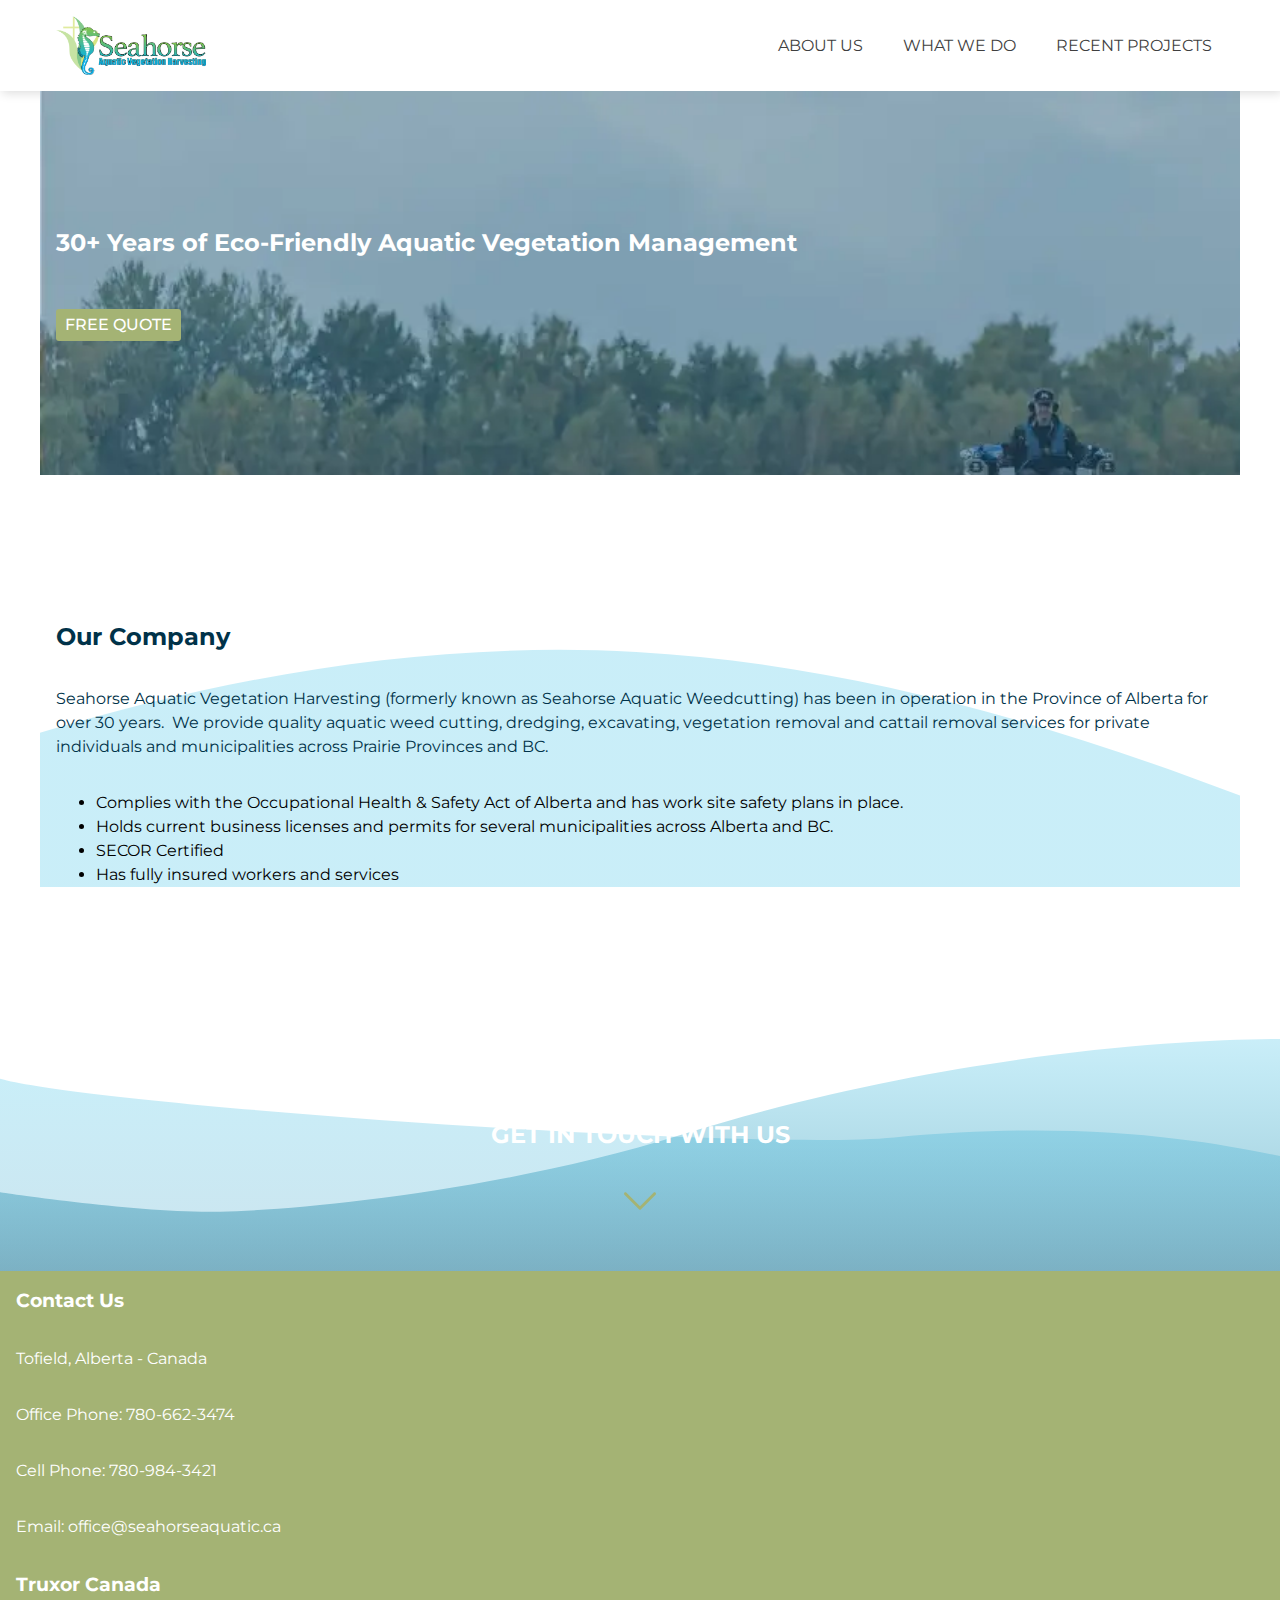
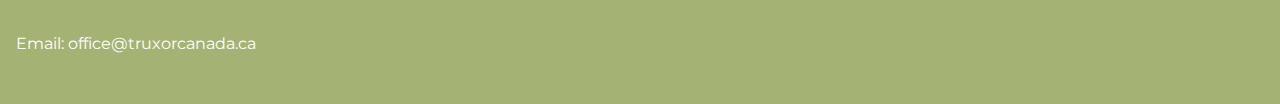
==== index.html @ 56951e16 "What We Do and Recent worked on" ====
<!DOCTYPE html>
<html lang="en">
    <head>
        <meta charset="UTF-8">
        <meta http-equiv="X-UA-Compatible" content="IE=edge">
        <meta name="viewport" content="width=device-width, initial-scale=1.0">
        <title>Seahorse Aquatic Vegetation Harvesting</title>
        <link rel="stylesheet" href="css/reset.css">
        <link rel="stylesheet" href="css/styles.css">
        <script src="js/main.js" defer></script>
        <link rel="preconnect" href="https://fonts.googleapis.com">
        <link rel="preconnect" href="https://fonts.gstatic.com" crossorigin>
        <link href="https://fonts.googleapis.com/css2?family=Montserrat:ital,wght@0,100..900;1,100..900&display=swap" rel="stylesheet">
    </head>
<body>
    <header>
        <div class="inner-container header-flex">
            <div class="flex-container">
                <h1><a href="index.html"><img src="img/seahorse-logo.webp" alt="Seahorse logo"></a></h1>
                <button class="toggle-button">
                    <svg viewBox="0 0 100 80" width="40" height="40">
                        <rect width="100" height="10" rx="4"></rect>
                        <rect y="30" width="100" height="10" rx="4"></rect>
                        <rect y="60" width="100" height="10" rx="4"></rect>
                      </svg>
                </button>
            </div>
            <nav class="menu">
                <a href="about.html">About Us</a>
                <a href="whatwedo.html">What We Do</a>
                <a href="recent.html">Recent Projects</a>
            </nav>
        </div>
    </header>
    <main>
        <section class="home-header">
            <h2>30+ Years of Eco-Friendly Aquatic Vegetation Management</h2>
            <a href="#" class="green-btn">Free Quote</a>
        </section>
        <section class="our-company inner-container">
            <h2>Our Company</h2>
            <p>Seahorse Aquatic Vegetation Harvesting (formerly known as Seahorse Aquatic Weedcutting) has been in operation in the Province of Alberta for over 30 years.  We provide quality aquatic weed cutting, dredging, excavating, vegetation removal and cattail removal services for private individuals and municipalities across Prairie Provinces and BC.</p>
            <ul>
                <li>Complies with the Occupational Health & Safety Act of Alberta and has work site safety plans in place.</li>
                <li>Holds current business licenses and permits for several municipalities across Alberta and BC.</li>
                <li>SECOR Certified</li>
                <li>Has fully insured workers and services</li>
            </ul>
        </section>
    </main>
    <footer>
        <div class="get-in-touch">
            <h2>Get In Touch With Us</h2>
            <svg viewBox="0 0 330 330"><path d="M325.607 79.393c-5.857-5.857-15.355-5.858-21.213.001l-139.39 139.393L25.607 79.393c-5.857-5.857-15.355-5.858-21.213.001-5.858 5.858-5.858 15.355 0 21.213l150.004 150a14.999 14.999 0 0021.212-.001l149.996-150c5.859-5.857 5.859-15.355.001-21.213z"/></svg>
        </div>
        <div class="contact">
            <div>
                <h3>Contact Us</h3>
                <p>Tofield, Alberta - Canada</p>
                <p>Office Phone: 780-662-3474</p>
                <p>Cell Phone: 780-984-3421</p>
                <p>Email: office@seahorseaquatic.ca</p>
            </div>
            <div>
                <h3>Truxor Canada</h3>
                <p>Email: office@truxorcanada.ca</p>
            </div>
        </div>
    </footer>
</body>
</html>
---- css/styles.css ----
body {
    font-family: "Montserrat", serif;
    line-height: 1.5;
}

p,
h2,
h3 {
    /* font-weight: 300; */
    color: #003249;
    margin-bottom: 2rem;
}

.inner-container,
main {
    max-width: 75rem;
    margin: 0 auto;
}

.inner-container {
    padding: 0 1rem;
}

.flex-container {
    display: flex;
    justify-content: space-between;
    align-items: center;
}

header {
    background-color: #fff;
    padding: 1rem 0;
    box-shadow: 2px 2px 10px hsl(0deg 0% 0% / 0.14);
}

h1 img{
    width: 150px;
}

.menu li {
    line-height: 40px;
    text-align: center;
}

.menu li:last-of-type {
    padding-bottom: 1rem;
}

.menu a {
    color: #3f3f3f;
    text-decoration: none;
    display: block;
    padding: 1.2rem;
    text-transform: uppercase;
}

.menu a:hover,
.menu a:active {
    background-color: gainsboro;
}

button {
    background-color: #fff;
    border: none;
}

button:hover {
    cursor: pointer;
}

svg {
    fill: #3f3f3f;
}

svg:hover{
    fill:#A4B374;
    transition: all 0.3s ease-in-out;
}

/* Step 2: Hide the menu. Once it's hidden, this will be the default stage on load. 
FYI = the display property cannot be transitioned:
header nav {
    display: none;
    transition: display 1s ease-in-out;
}, so we can hide the nav by making it's max-height (NOT height) 0*/
header nav {
    /* styling this so it overlaps the main content
    this element will be absolute to the viewport 
    make sure to add in left and top values [left: 0, top: height of the header]*/
    position: absolute;
    left: 0;
    top: 90px;
    background-color: #fff;
    width: 100vw;
    max-height: 0;
    overflow: hidden;
    transition: max-height 1s ease-in-out;
}

/* Step 3: Create a special class to show the menu. This class name will only exist in the CSS for now.
Then then JS will add thiss class to the hidden element for us (in this case, the nav) */
.show-nav {
    max-height: 220px;
}

/* Step 4: add a media query and show the nav by default, hide the button, and style it as a horizontal nav */
@media screen and (min-width: 700px) {
    .flex-container,
    .header-flex {
        display: flex;
        justify-content: space-between;
        align-items: center;
    }

    .toggle-button {
        display: none;
    }

    header nav {
        max-height: 200px;
        width: unset; /*a way to reverse anything we did before and to restore things to their default value*/
        overflow: visible;
        position: static;
    }

    .menu {
        display: flex;
        flex-direction: row;
        gap: 1rem;
    }

    .menu a {
        padding: 0 0.75rem;
    }

    .menu a:hover,
    .menu a:active {
        background-color: #fff;
        color:#A4B374;
        transition: all 0.3s ease-in-out;
    }

    .menu li:last-of-type {
        padding-bottom: 0;
    }
}

/*home page*/
.home-header {
    background-image: url("/img/home-header-mobile.webp");
    background-size: cover;
    background-repeat: no-repeat;
    width: 100%;
    height: 80vw;
    display: flex;
    flex-direction: column;
    justify-content: center;
    padding: 1rem;
    gap: 1rem;
    font-weight: 500;
    margin-bottom: 2rem;
}

.home-header h2{
    color: #fff;
}

.our-company{
    margin: 9rem 0;
    background-image: url("/img/home-background.svg");
    background-size: cover;
    background-repeat: no-repeat;
}

section h2 {
    margin-bottom: 2rem;
}

@media screen and (min-width: 600px){
    .home-header{
        background-image: url("/img/home-header-tablet.webp");
        height: 67vw;
    }

}

@media screen and (min-width: 1000px){
    .home-header{
        background-image: url("/img/home-header-tablet.webp");
        height: 30vw;
    }
}

.green-btn {
    background-color: #A4B374;
    color:#fff;
    display: inline-block;
    text-decoration: none;
    text-transform: uppercase;
    text-align: center;
    width: 125px;
    padding: 4px;
    border-radius: 3px;
}

/*about */
.about-intro,
.what-intro,
.latest-intro {
    margin-top: 3rem;
    text-align: center;
    max-width: 400px;
}

.about-intro h2,
.what-intro h2,
.latest-intro h2 {
    text-transform: uppercase;
    
}

.gallery img{
    margin: 0 auto;
    margin-bottom: 1rem;
}

@media screen and (min-width: 600px){
    .gallery img {
        margin-bottom: unset;
    }

    .gallery {
        display: grid;
        grid-template-columns: repeat(2, 1fr);
        grid-template-rows: repeat(3, 1fr);
        grid-column-gap: 1rem;
        grid-row-gap: 1rem;
    }
}

@media screen and (min-width: 950px){
    .gallery {
        grid-template-columns: repeat(3, 1fr);
        grid-template-rows: repeat(2, 1fr); 
        grid-column-gap: 1rem;
        grid-row-gap: 1rem;
    }
}

.about-content{
    max-width: 648px;
    margin: 0 auto;
}
.about-content img {
    margin-bottom: 2rem;
}

.teal {
    color: #00AEDF;
}

.latest-projects {
    max-width: 1200px;
    margin: 0 auto;
}

@media screen and (min-width: 1000px){
    .about-content,
    .what-info {
        max-width: 1200px;
        margin: 0 2rem;
        display: flex;
        justify-content: center;
        align-items: center;
        
    }

    .what-info{
        gap: 2rem;
    }

    .about-content img,
    .beforeAfter{
        border-radius: 4px;
    }

    .about-content div,
    .what-info-text{
        background-color: #fff;
        width: 50%;
    }
    
}

@media screen and (min-width: 1200px){
    .about-content,
    .what-info {
        max-width: 1200px;
        margin: 0 2rem;
        margin-top: 4rem;
        display: flex;
        justify-content: center;
        align-items: center;
    }

    .what-info{
        flex-direction: row-reverse;
    }

    .about-content img{
        width: 645px;
    }

    .about-content div{
        background-color: #fff;
        width: 50%;
        padding: 2rem 2rem 0 2rem;
        position: relative;
        top: -20px;
        left: -100px;
        border-radius: 4px;
        box-shadow: 2px 2px 10px hsl(0deg 0% 0% / 0.14);
        
    }

    /* .what-info-text{
        width: 40%;
        z-index: 2;
    } */
    
}

@media screen and (min-width: 1000px){
    .our-equipment {
        max-width: 1200px;
        margin: 0 2rem;
        margin-top: 8rem;
        margin-bottom: 8rem;
        display: flex;
        flex-direction: row-reverse;
        justify-content: center;
        align-items: center;
        gap: 2rem;
    }
    
    .our-equipment img{
        width: 55%;
        border-radius: 4px;
    }
    
    .our-equipment div{
        width: 45%;
    }

    .our-equipment div li{
        margin-bottom: 1rem;
    }
}


/* footer */
.get-in-touch {
    background-image: url(/img/bottomwave.svg);
    height: 200px;
    background-size: cover;
    background-repeat: no-repeat;
    text-align: center;
    display: flex;
    flex-direction: column;
    justify-content: center;
    align-items: center;
    text-transform: uppercase;
    font-weight: 400;
    
}

@media screen and (min-width: 600px){
    .get-in-touch{
        background-image: url(/img/bottomwave-tablet2.svg);
        height: 240px;
    }

    .get-in-touch h2{
        padding-top: 2rem;
    }
    
}

.get-in-touch svg {
    width: 32px;
    fill: #A4B374;
}

.contact {
    background-color: #A4B374;
    padding: 1rem;
}

.contact div {
    margin-bottom: 2rem;
}

footer h2,
footer h3,
footer p {
    color: #fff;
}


/*slider*/
.beforeAfter {
    margin-bottom: 2rem;
}

.beforeAfter img{
    max-width: unset;
}
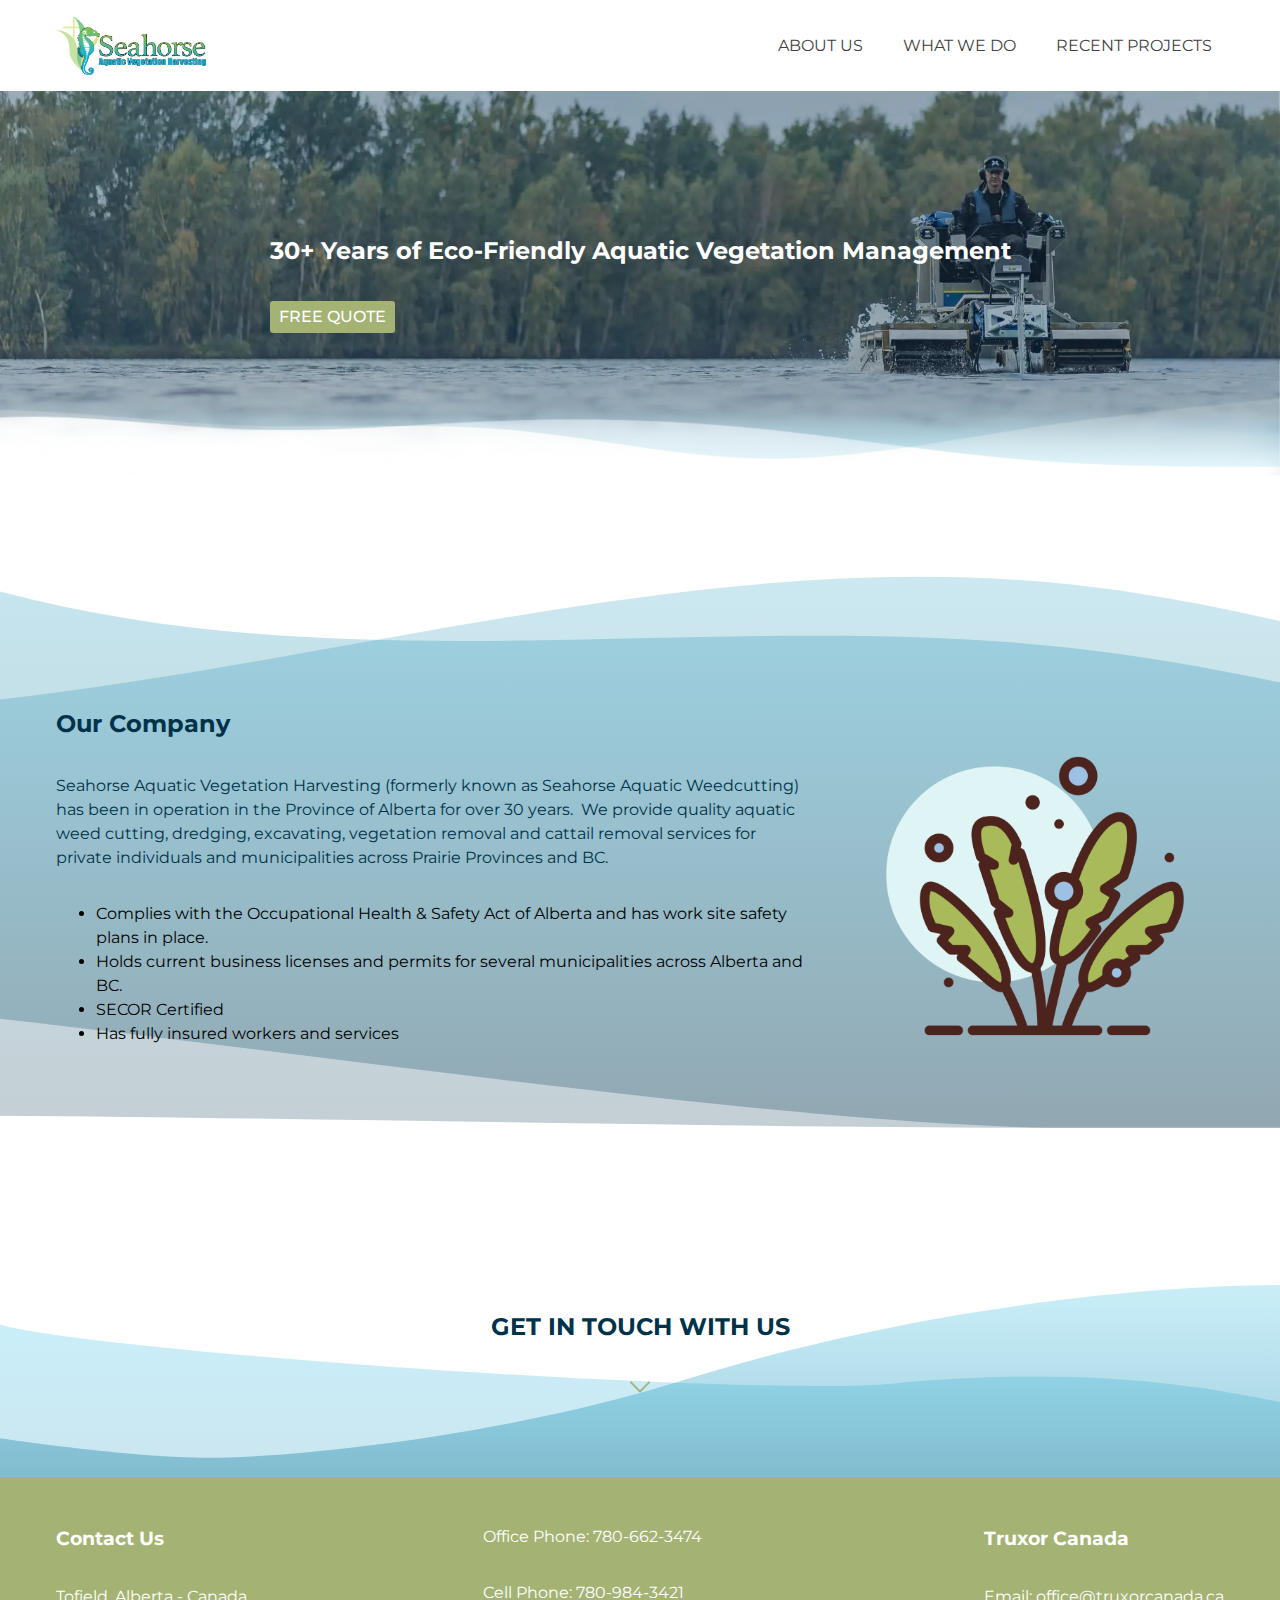
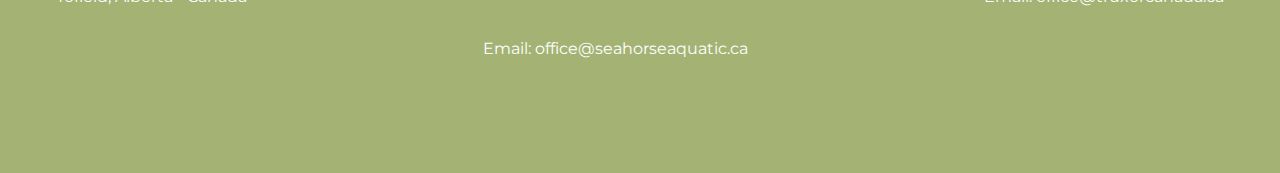
==== commit 5a4af984: "Front page fixed" ====
--- a/index.html
+++ b/index.html
@@ -34,18 +34,23 @@
     </header>
     <main>
         <section class="home-header">
-            <h2>30+ Years of Eco-Friendly Aquatic Vegetation Management</h2>
-            <a href="#" class="green-btn">Free Quote</a>
+            <div class="inner-container">
+                <h2>30+ Years of Eco-Friendly Aquatic Vegetation Management</h2>
+                <a href="#" class="green-btn">Free Quote</a>
+            </div>
         </section>
-        <section class="our-company inner-container">
-            <h2>Our Company</h2>
-            <p>Seahorse Aquatic Vegetation Harvesting (formerly known as Seahorse Aquatic Weedcutting) has been in operation in the Province of Alberta for over 30 years.  We provide quality aquatic weed cutting, dredging, excavating, vegetation removal and cattail removal services for private individuals and municipalities across Prairie Provinces and BC.</p>
-            <ul>
-                <li>Complies with the Occupational Health & Safety Act of Alberta and has work site safety plans in place.</li>
-                <li>Holds current business licenses and permits for several municipalities across Alberta and BC.</li>
-                <li>SECOR Certified</li>
-                <li>Has fully insured workers and services</li>
-            </ul>
+        <section class="our-company">
+            <div class="inner-container">
+                <img src="img/plant.png" alt="Icon of seaweed">
+                <h2>Our Company</h2>
+                <p>Seahorse Aquatic Vegetation Harvesting (formerly known as Seahorse Aquatic Weedcutting) has been in operation in the Province of Alberta for over 30 years.  We provide quality aquatic weed cutting, dredging, excavating, vegetation removal and cattail removal services for private individuals and municipalities across Prairie Provinces and BC.</p>
+                <ul>
+                    <li>Complies with the Occupational Health & Safety Act of Alberta and has work site safety plans in place.</li>
+                    <li>Holds current business licenses and permits for several municipalities across Alberta and BC.</li>
+                    <li>SECOR Certified</li>
+                    <li>Has fully insured workers and services</li>
+                </ul>
+            </div>
         </section>
     </main>
     <footer>
@@ -54,16 +59,20 @@
             <svg viewBox="0 0 330 330"><path d="M325.607 79.393c-5.857-5.857-15.355-5.858-21.213.001l-139.39 139.393L25.607 79.393c-5.857-5.857-15.355-5.858-21.213.001-5.858 5.858-5.858 15.355 0 21.213l150.004 150a14.999 14.999 0 0021.212-.001l149.996-150c5.859-5.857 5.859-15.355.001-21.213z"/></svg>
         </div>
         <div class="contact">
-            <div>
-                <h3>Contact Us</h3>
-                <p>Tofield, Alberta - Canada</p>
-                <p>Office Phone: 780-662-3474</p>
-                <p>Cell Phone: 780-984-3421</p>
-                <p>Email: office@seahorseaquatic.ca</p>
-            </div>
-            <div>
-                <h3>Truxor Canada</h3>
-                <p>Email: office@truxorcanada.ca</p>
+            <div class="footer-flex inner-container">
+                <div>
+                    <h3>Contact Us</h3>
+                    <p>Tofield, Alberta - Canada</p>
+                </div>
+                <div>
+                    <p>Office Phone: 780-662-3474</p>
+                    <p>Cell Phone: 780-984-3421</p>
+                    <p>Email: office@seahorseaquatic.ca</p>
+                </div>
+                <div>
+                    <h3>Truxor Canada</h3>
+                    <p>Email: office@truxorcanada.ca</p>
+                </div>
             </div>
         </div>
     </footer>
--- a/css/styles.css
+++ b/css/styles.css
@@ -12,7 +12,7 @@
 }
 
 .inner-container,
-main {
+.about-main{
     max-width: 75rem;
     margin: 0 auto;
 }
@@ -147,7 +147,7 @@
 
 /*home page*/
 .home-header {
-    background-image: url("/img/home-header-mobile.webp");
+    background-image: url("../img/home-banner-sm.webp");
     background-size: cover;
     background-repeat: no-repeat;
     width: 100%;
@@ -167,27 +167,114 @@
 
 .our-company{
     margin: 9rem 0;
-    background-image: url("/img/home-background.svg");
+    background-image: url("../img/home-background-sm.svg");
     background-size: cover;
     background-repeat: no-repeat;
+    width: 100%;
+    position: relative;
+}
+
+.our-company img {
+    width: 100px;
+    position: absolute;
+    top: -30px;
+    right: 25px;
+}
+
+@media screen and (min-width: 375px) {
+    .our-company img {
+        top: -40px;
+    }
 }
 
 section h2 {
     margin-bottom: 2rem;
 }
 
+@media screen and (min-width: 375px){
+    .our-company{
+        background-image: url("../img/home-background-sm2.svg");
+        height: 160vw;
+    }
+
+    .our-company div{
+        position: relative;
+        top: 50%;
+        transform: translateY(-50%);
+    }
+}
+
+@media screen and (min-width: 435px){
+    .our-company{
+        background-image: url("../img/home-background-md.svg");
+        height: 110vw;
+    }
+
+    .our-company img {
+        top: -65px;
+    }
+}
+
+@media screen and (min-width: 500px){
+    .our-company img {
+        width: 125px;
+        top: -75px;
+    }
+}
+
 @media screen and (min-width: 600px){
     .home-header{
-        background-image: url("/img/home-header-tablet.webp");
+        background-image: url("../img/home-banner-lg.webp");
         height: 67vw;
     }
 
-}
+    .our-company img {
+        width: 155px;
+        top: -105px;
+    }
+}
+
+@media screen and (min-width: 700px){
+    .our-company{
+        background-image: url("../img/home-background-lg.svg");
+        height: 70vw;
+    }
+
+    .our-company img {
+        top: -75px;
+    }
+}
+
+@media screen and (min-width: 850px){
+    .home-header{
+        background-image: url("../img/home-banner-xl.webp");
+        height: 30vw;
+    }
+
+
+}
+
+@media screen and (min-width: 900px){
+    .our-company .inner-container h2,
+    .our-company .inner-container p,
+    .our-company .inner-container ul {
+        width: 65%;
+    }
+
+    .our-company img {
+        width: 30%;
+        top: 10px
+    }
+ 
+}
+
 
 @media screen and (min-width: 1000px){
-    .home-header{
-        background-image: url("/img/home-header-tablet.webp");
-        height: 30vw;
+    .our-company{
+        background-image: url("../img/home-background-xl.svg");
+        height: 706px;
+        margin-top: 3rem;
+        margin-bottom: 3rem;
     }
 }
 
@@ -360,7 +447,7 @@
 
 /* footer */
 .get-in-touch {
-    background-image: url(/img/bottomwave.svg);
+    background-image: url(../img/bottomwave.svg);
     height: 200px;
     background-size: cover;
     background-repeat: no-repeat;
@@ -376,7 +463,7 @@
 
 @media screen and (min-width: 600px){
     .get-in-touch{
-        background-image: url(/img/bottomwave-tablet2.svg);
+        background-image: url(../img/bottomwave-tablet2.svg);
         height: 240px;
     }
 
@@ -384,11 +471,33 @@
         padding-top: 2rem;
     }
     
+}
+
+@media screen and (min-width: 850px){
+    .footer-flex{
+        display: flex;
+        flex-wrap: wrap;
+        gap: 2rem;
+        justify-content: space-between;
+        padding-top: 2rem;
+    }
 }
 
 .get-in-touch svg {
     width: 32px;
     fill: #A4B374;
+}
+
+@media screen and (min-width: 1250px){
+    .get-in-touch {
+        background-image: url(../img/bottomwave-tablet2.svg);
+        height: 200px;
+        padding-bottom: 5rem;
+    }
+
+    .get-in-touch h2 {
+        color:#003249
+    }
 }
 
 .contact {
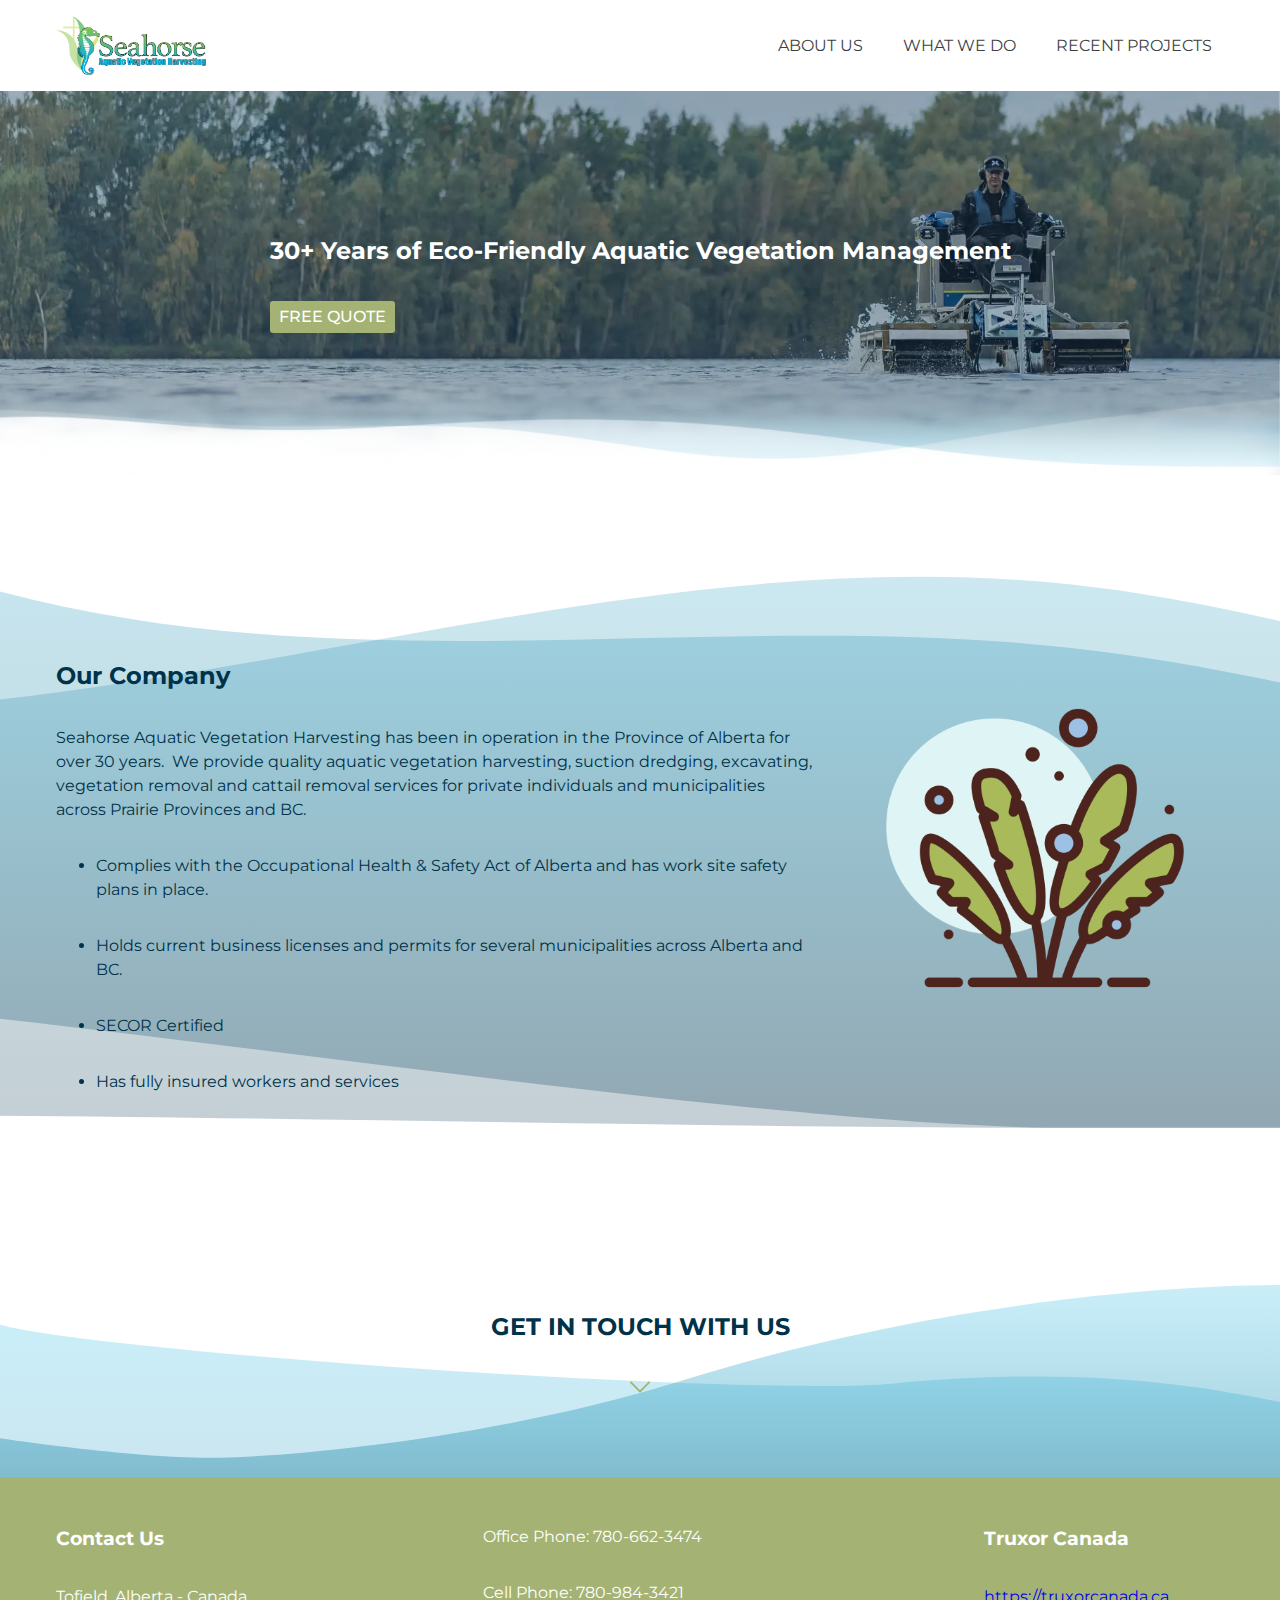
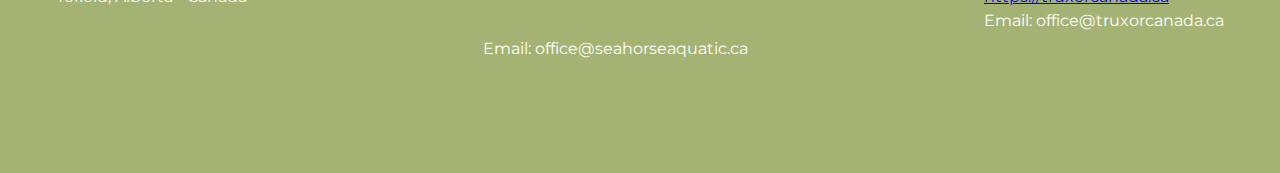
==== commit afb0fdff: "updated some text and additional details" ====
--- a/index.html
+++ b/index.html
@@ -1,17 +1,20 @@
 <!DOCTYPE html>
 <html lang="en">
-    <head>
-        <meta charset="UTF-8">
-        <meta http-equiv="X-UA-Compatible" content="IE=edge">
-        <meta name="viewport" content="width=device-width, initial-scale=1.0">
-        <title>Seahorse Aquatic Vegetation Harvesting</title>
-        <link rel="stylesheet" href="css/reset.css">
-        <link rel="stylesheet" href="css/styles.css">
-        <script src="js/main.js" defer></script>
-        <link rel="preconnect" href="https://fonts.googleapis.com">
-        <link rel="preconnect" href="https://fonts.gstatic.com" crossorigin>
-        <link href="https://fonts.googleapis.com/css2?family=Montserrat:ital,wght@0,100..900;1,100..900&display=swap" rel="stylesheet">
-    </head>
+
+<head>
+    <meta charset="UTF-8">
+    <meta http-equiv="X-UA-Compatible" content="IE=edge">
+    <meta name="viewport" content="width=device-width, initial-scale=1.0">
+    <title>Seahorse Aquatic Vegetation Harvesting</title>
+    <link rel="stylesheet" href="css/reset.css">
+    <link rel="stylesheet" href="css/styles.css">
+    <script src="js/main.js" defer></script>
+    <link rel="preconnect" href="https://fonts.googleapis.com">
+    <link rel="preconnect" href="https://fonts.gstatic.com" crossorigin>
+    <link href="https://fonts.googleapis.com/css2?family=Montserrat:ital,wght@0,100..900;1,100..900&display=swap"
+        rel="stylesheet">
+</head>
+
 <body>
     <header>
         <div class="inner-container header-flex">
@@ -22,7 +25,7 @@
                         <rect width="100" height="10" rx="4"></rect>
                         <rect y="30" width="100" height="10" rx="4"></rect>
                         <rect y="60" width="100" height="10" rx="4"></rect>
-                      </svg>
+                    </svg>
                 </button>
             </div>
             <nav class="menu">
@@ -36,17 +39,22 @@
         <section class="home-header">
             <div class="inner-container">
                 <h2>30+ Years of Eco-Friendly Aquatic Vegetation Management</h2>
-                <a href="#" class="green-btn">Free Quote</a>
+                <a href="mailto:office@seahorseaquatic.ca" class="green-btn">Free Quote</a>
             </div>
         </section>
         <section class="our-company">
             <div class="inner-container">
                 <img src="img/plant.png" alt="Icon of seaweed">
                 <h2>Our Company</h2>
-                <p>Seahorse Aquatic Vegetation Harvesting (formerly known as Seahorse Aquatic Weedcutting) has been in operation in the Province of Alberta for over 30 years.  We provide quality aquatic weed cutting, dredging, excavating, vegetation removal and cattail removal services for private individuals and municipalities across Prairie Provinces and BC.</p>
+                <p>Seahorse Aquatic Vegetation Harvesting has been in operation in the Province of Alberta for over 30
+                    years.  We provide quality aquatic vegetation harvesting, suction dredging, excavating, vegetation
+                    removal and cattail removal services for private individuals and municipalities across Prairie
+                    Provinces and BC.</p>
                 <ul>
-                    <li>Complies with the Occupational Health & Safety Act of Alberta and has work site safety plans in place.</li>
-                    <li>Holds current business licenses and permits for several municipalities across Alberta and BC.</li>
+                    <li>Complies with the Occupational Health & Safety Act of Alberta and has work site safety plans in
+                        place.</li>
+                    <li>Holds current business licenses and permits for several municipalities across Alberta and BC.
+                    </li>
                     <li>SECOR Certified</li>
                     <li>Has fully insured workers and services</li>
                 </ul>
@@ -56,7 +64,10 @@
     <footer>
         <div class="get-in-touch">
             <h2>Get In Touch With Us</h2>
-            <svg viewBox="0 0 330 330"><path d="M325.607 79.393c-5.857-5.857-15.355-5.858-21.213.001l-139.39 139.393L25.607 79.393c-5.857-5.857-15.355-5.858-21.213.001-5.858 5.858-5.858 15.355 0 21.213l150.004 150a14.999 14.999 0 0021.212-.001l149.996-150c5.859-5.857 5.859-15.355.001-21.213z"/></svg>
+            <svg viewBox="0 0 330 330">
+                <path
+                    d="M325.607 79.393c-5.857-5.857-15.355-5.858-21.213.001l-139.39 139.393L25.607 79.393c-5.857-5.857-15.355-5.858-21.213.001-5.858 5.858-5.858 15.355 0 21.213l150.004 150a14.999 14.999 0 0021.212-.001l149.996-150c5.859-5.857 5.859-15.355.001-21.213z" />
+            </svg>
         </div>
         <div class="contact">
             <div class="footer-flex inner-container">
@@ -71,10 +82,12 @@
                 </div>
                 <div>
                     <h3>Truxor Canada</h3>
+                    <a href="https://truxorcanada.ca">https://truxorcanada.ca</a>
                     <p>Email: office@truxorcanada.ca</p>
                 </div>
             </div>
         </div>
     </footer>
 </body>
+
 </html>--- a/css/styles.css
+++ b/css/styles.css
@@ -5,14 +5,15 @@
 
 p,
 h2,
-h3 {
+h3,
+li {
     /* font-weight: 300; */
     color: #003249;
     margin-bottom: 2rem;
 }
 
 .inner-container,
-.about-main{
+.about-main {
     max-width: 75rem;
     margin: 0 auto;
 }
@@ -33,7 +34,7 @@
     box-shadow: 2px 2px 10px hsl(0deg 0% 0% / 0.14);
 }
 
-h1 img{
+h1 img {
     width: 150px;
 }
 
@@ -72,8 +73,8 @@
     fill: #3f3f3f;
 }
 
-svg:hover{
-    fill:#A4B374;
+svg:hover {
+    fill: #A4B374;
     transition: all 0.3s ease-in-out;
 }
 
@@ -105,6 +106,7 @@
 
 /* Step 4: add a media query and show the nav by default, hide the button, and style it as a horizontal nav */
 @media screen and (min-width: 700px) {
+
     .flex-container,
     .header-flex {
         display: flex;
@@ -118,7 +120,8 @@
 
     header nav {
         max-height: 200px;
-        width: unset; /*a way to reverse anything we did before and to restore things to their default value*/
+        width: unset;
+        /*a way to reverse anything we did before and to restore things to their default value*/
         overflow: visible;
         position: static;
     }
@@ -136,7 +139,7 @@
     .menu a:hover,
     .menu a:active {
         background-color: #fff;
-        color:#A4B374;
+        color: #A4B374;
         transition: all 0.3s ease-in-out;
     }
 
@@ -161,11 +164,11 @@
     margin-bottom: 2rem;
 }
 
-.home-header h2{
+.home-header h2 {
     color: #fff;
 }
 
-.our-company{
+.our-company {
     margin: 9rem 0;
     background-image: url("../img/home-background-sm.svg");
     background-size: cover;
@@ -191,21 +194,21 @@
     margin-bottom: 2rem;
 }
 
-@media screen and (min-width: 375px){
-    .our-company{
+@media screen and (min-width: 375px) {
+    .our-company {
         background-image: url("../img/home-background-sm2.svg");
         height: 160vw;
     }
 
-    .our-company div{
+    .our-company div {
         position: relative;
         top: 50%;
         transform: translateY(-50%);
     }
 }
 
-@media screen and (min-width: 435px){
-    .our-company{
+@media screen and (min-width: 435px) {
+    .our-company {
         background-image: url("../img/home-background-md.svg");
         height: 110vw;
     }
@@ -215,15 +218,15 @@
     }
 }
 
-@media screen and (min-width: 500px){
+@media screen and (min-width: 500px) {
     .our-company img {
         width: 125px;
         top: -75px;
     }
 }
 
-@media screen and (min-width: 600px){
-    .home-header{
+@media screen and (min-width: 600px) {
+    .home-header {
         background-image: url("../img/home-banner-lg.webp");
         height: 67vw;
     }
@@ -234,8 +237,8 @@
     }
 }
 
-@media screen and (min-width: 700px){
-    .our-company{
+@media screen and (min-width: 700px) {
+    .our-company {
         background-image: url("../img/home-background-lg.svg");
         height: 70vw;
     }
@@ -245,8 +248,8 @@
     }
 }
 
-@media screen and (min-width: 850px){
-    .home-header{
+@media screen and (min-width: 850px) {
+    .home-header {
         background-image: url("../img/home-banner-xl.webp");
         height: 30vw;
     }
@@ -254,7 +257,8 @@
 
 }
 
-@media screen and (min-width: 900px){
+@media screen and (min-width: 900px) {
+
     .our-company .inner-container h2,
     .our-company .inner-container p,
     .our-company .inner-container ul {
@@ -265,12 +269,12 @@
         width: 30%;
         top: 10px
     }
- 
-}
-
-
-@media screen and (min-width: 1000px){
-    .our-company{
+
+}
+
+
+@media screen and (min-width: 1000px) {
+    .our-company {
         background-image: url("../img/home-background-xl.svg");
         height: 706px;
         margin-top: 3rem;
@@ -280,7 +284,7 @@
 
 .green-btn {
     background-color: #A4B374;
-    color:#fff;
+    color: #fff;
     display: inline-block;
     text-decoration: none;
     text-transform: uppercase;
@@ -303,15 +307,15 @@
 .what-intro h2,
 .latest-intro h2 {
     text-transform: uppercase;
-    
-}
-
-.gallery img{
+
+}
+
+.gallery img {
     margin: 0 auto;
     margin-bottom: 1rem;
 }
 
-@media screen and (min-width: 600px){
+@media screen and (min-width: 600px) {
     .gallery img {
         margin-bottom: unset;
     }
@@ -325,19 +329,20 @@
     }
 }
 
-@media screen and (min-width: 950px){
+@media screen and (min-width: 950px) {
     .gallery {
         grid-template-columns: repeat(3, 1fr);
-        grid-template-rows: repeat(2, 1fr); 
+        grid-template-rows: repeat(2, 1fr);
         grid-column-gap: 1rem;
         grid-row-gap: 1rem;
     }
 }
 
-.about-content{
+.about-content {
     max-width: 648px;
     margin: 0 auto;
 }
+
 .about-content img {
     margin-bottom: 2rem;
 }
@@ -351,7 +356,8 @@
     margin: 0 auto;
 }
 
-@media screen and (min-width: 1000px){
+@media screen and (min-width: 1000px) {
+
     .about-content,
     .what-info {
         max-width: 1200px;
@@ -359,27 +365,28 @@
         display: flex;
         justify-content: center;
         align-items: center;
-        
-    }
-
-    .what-info{
+
+    }
+
+    .what-info {
         gap: 2rem;
     }
 
     .about-content img,
-    .beforeAfter{
+    .beforeAfter {
         border-radius: 4px;
     }
 
     .about-content div,
-    .what-info-text{
+    .what-info-text {
         background-color: #fff;
         width: 50%;
     }
-    
-}
-
-@media screen and (min-width: 1200px){
+
+}
+
+@media screen and (min-width: 1200px) {
+
     .about-content,
     .what-info {
         max-width: 1200px;
@@ -390,15 +397,15 @@
         align-items: center;
     }
 
-    .what-info{
+    .what-info {
         flex-direction: row-reverse;
     }
 
-    .about-content img{
+    .about-content img {
         width: 645px;
     }
 
-    .about-content div{
+    .about-content div {
         background-color: #fff;
         width: 50%;
         padding: 2rem 2rem 0 2rem;
@@ -407,17 +414,17 @@
         left: -100px;
         border-radius: 4px;
         box-shadow: 2px 2px 10px hsl(0deg 0% 0% / 0.14);
-        
+
     }
 
     /* .what-info-text{
         width: 40%;
         z-index: 2;
     } */
-    
-}
-
-@media screen and (min-width: 1000px){
+
+}
+
+@media screen and (min-width: 1000px) {
     .our-equipment {
         max-width: 1200px;
         margin: 0 2rem;
@@ -429,17 +436,17 @@
         align-items: center;
         gap: 2rem;
     }
-    
-    .our-equipment img{
+
+    .our-equipment img {
         width: 55%;
         border-radius: 4px;
     }
-    
-    .our-equipment div{
+
+    .our-equipment div {
         width: 45%;
     }
 
-    .our-equipment div li{
+    .our-equipment div li {
         margin-bottom: 1rem;
     }
 }
@@ -458,23 +465,23 @@
     align-items: center;
     text-transform: uppercase;
     font-weight: 400;
-    
-}
-
-@media screen and (min-width: 600px){
-    .get-in-touch{
+
+}
+
+@media screen and (min-width: 600px) {
+    .get-in-touch {
         background-image: url(../img/bottomwave-tablet2.svg);
         height: 240px;
     }
 
-    .get-in-touch h2{
+    .get-in-touch h2 {
         padding-top: 2rem;
     }
-    
-}
-
-@media screen and (min-width: 850px){
-    .footer-flex{
+
+}
+
+@media screen and (min-width: 850px) {
+    .footer-flex {
         display: flex;
         flex-wrap: wrap;
         gap: 2rem;
@@ -488,7 +495,7 @@
     fill: #A4B374;
 }
 
-@media screen and (min-width: 1250px){
+@media screen and (min-width: 1250px) {
     .get-in-touch {
         background-image: url(../img/bottomwave-tablet2.svg);
         height: 200px;
@@ -496,7 +503,7 @@
     }
 
     .get-in-touch h2 {
-        color:#003249
+        color: #003249
     }
 }
 
@@ -521,6 +528,6 @@
     margin-bottom: 2rem;
 }
 
-.beforeAfter img{
+.beforeAfter img {
     max-width: unset;
 }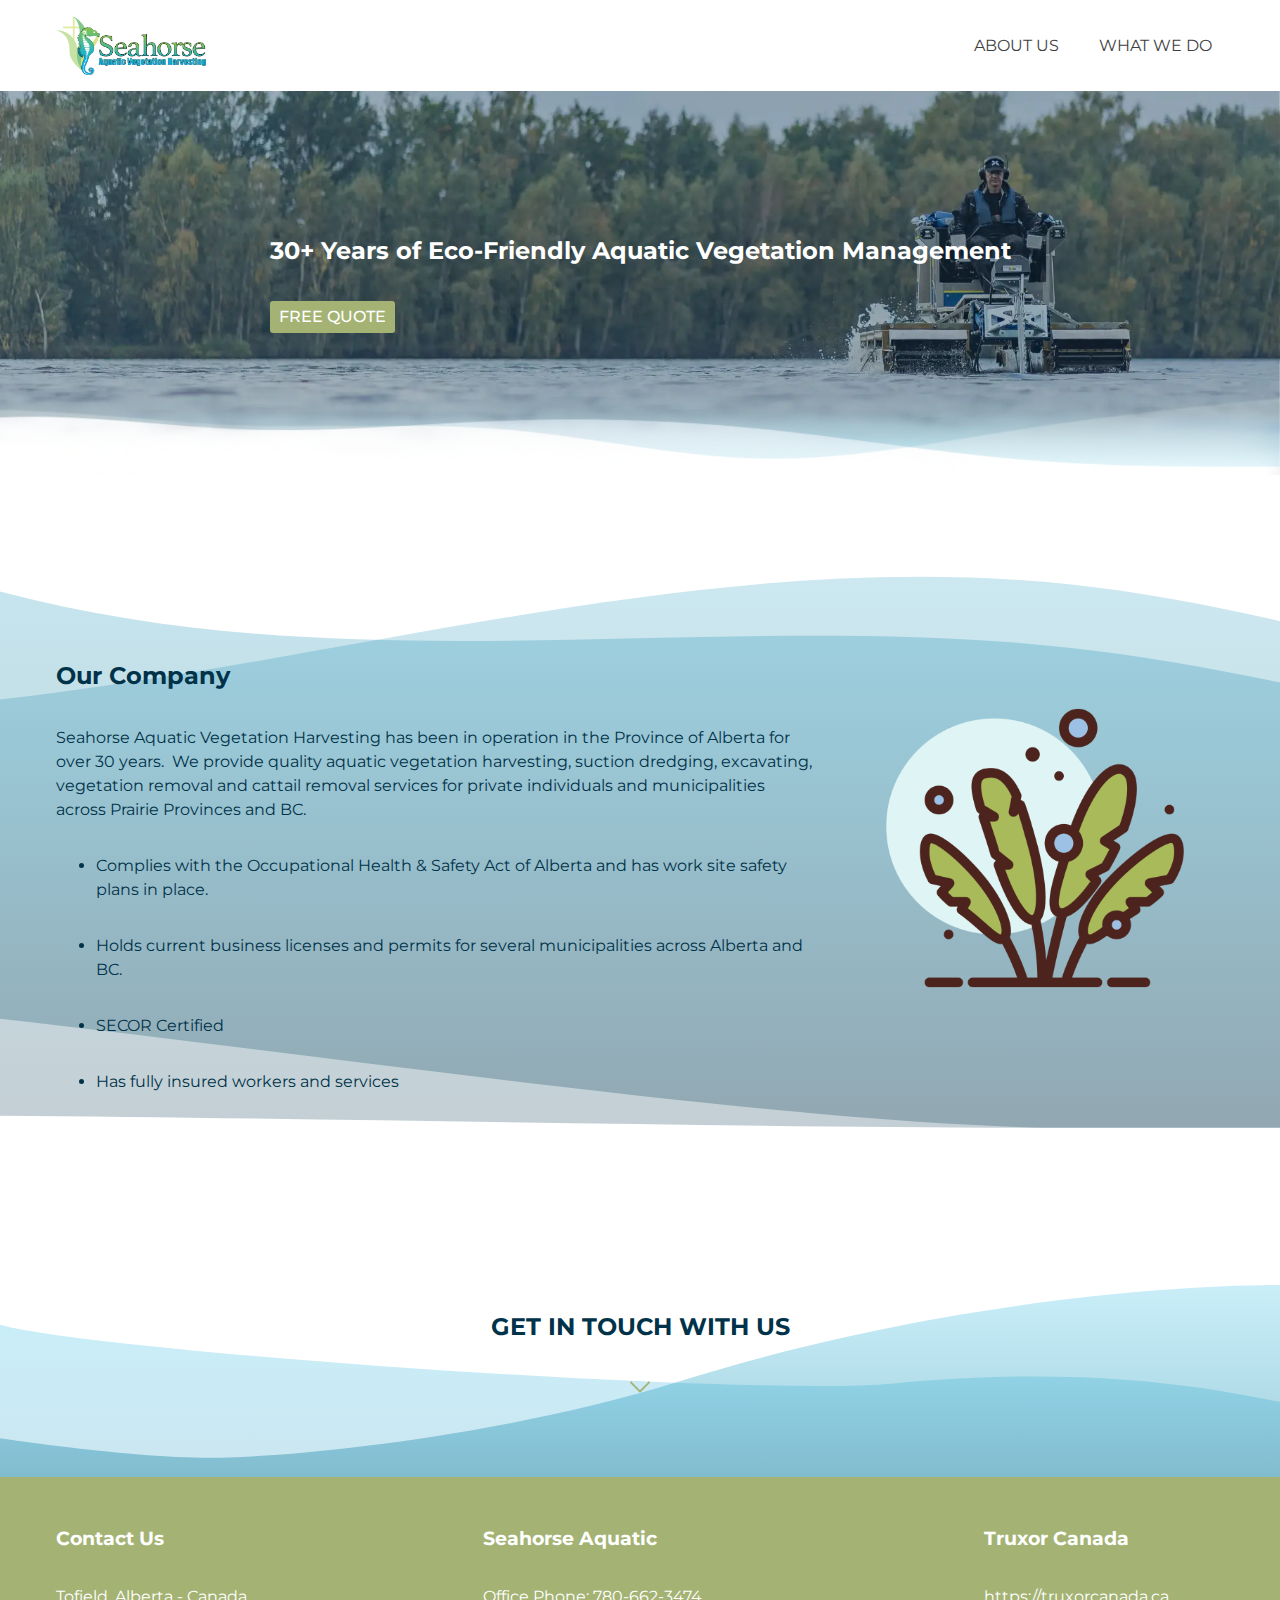
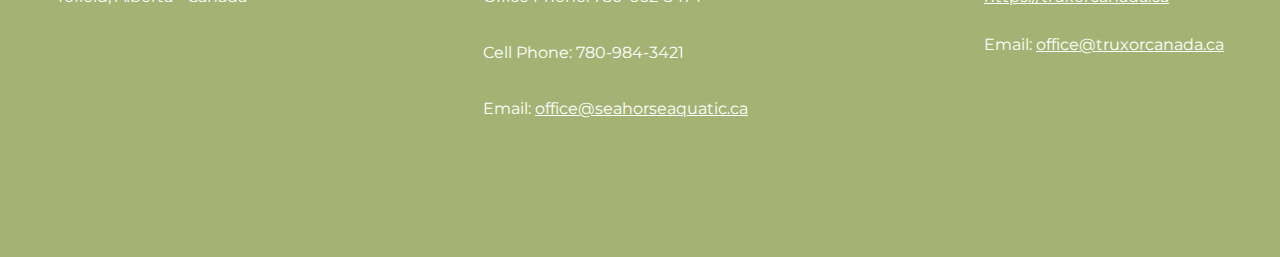
==== commit d99b9296: "made some changes to wording/images. uploaded site" ====
--- a/index.html
+++ b/index.html
@@ -31,7 +31,7 @@
             <nav class="menu">
                 <a href="about.html">About Us</a>
                 <a href="whatwedo.html">What We Do</a>
-                <a href="recent.html">Recent Projects</a>
+                <!-- <a href="recent.html">Recent Projects</a> -->
             </nav>
         </div>
     </header>
@@ -76,14 +76,15 @@
                     <p>Tofield, Alberta - Canada</p>
                 </div>
                 <div>
+                    <h3>Seahorse Aquatic</h3>
                     <p>Office Phone: 780-662-3474</p>
                     <p>Cell Phone: 780-984-3421</p>
-                    <p>Email: office@seahorseaquatic.ca</p>
+                    <p>Email: <a href="mailto:office@seahorseaquatic.ca">office@seahorseaquatic.ca</a></p>
                 </div>
                 <div>
                     <h3>Truxor Canada</h3>
                     <a href="https://truxorcanada.ca">https://truxorcanada.ca</a>
-                    <p>Email: office@truxorcanada.ca</p>
+                    <p>Email: <a href="mailto:office@truxorcanada.ca">office@truxorcanada.ca</a></p>
                 </div>
             </div>
         </div>
--- a/css/styles.css
+++ b/css/styles.css
@@ -468,6 +468,12 @@
 
 }
 
+.footer-flex a {
+    color: #fff;
+    padding-bottom: 1.5rem;
+    display: inline-block;
+}
+
 @media screen and (min-width: 600px) {
     .get-in-touch {
         background-image: url(../img/bottomwave-tablet2.svg);
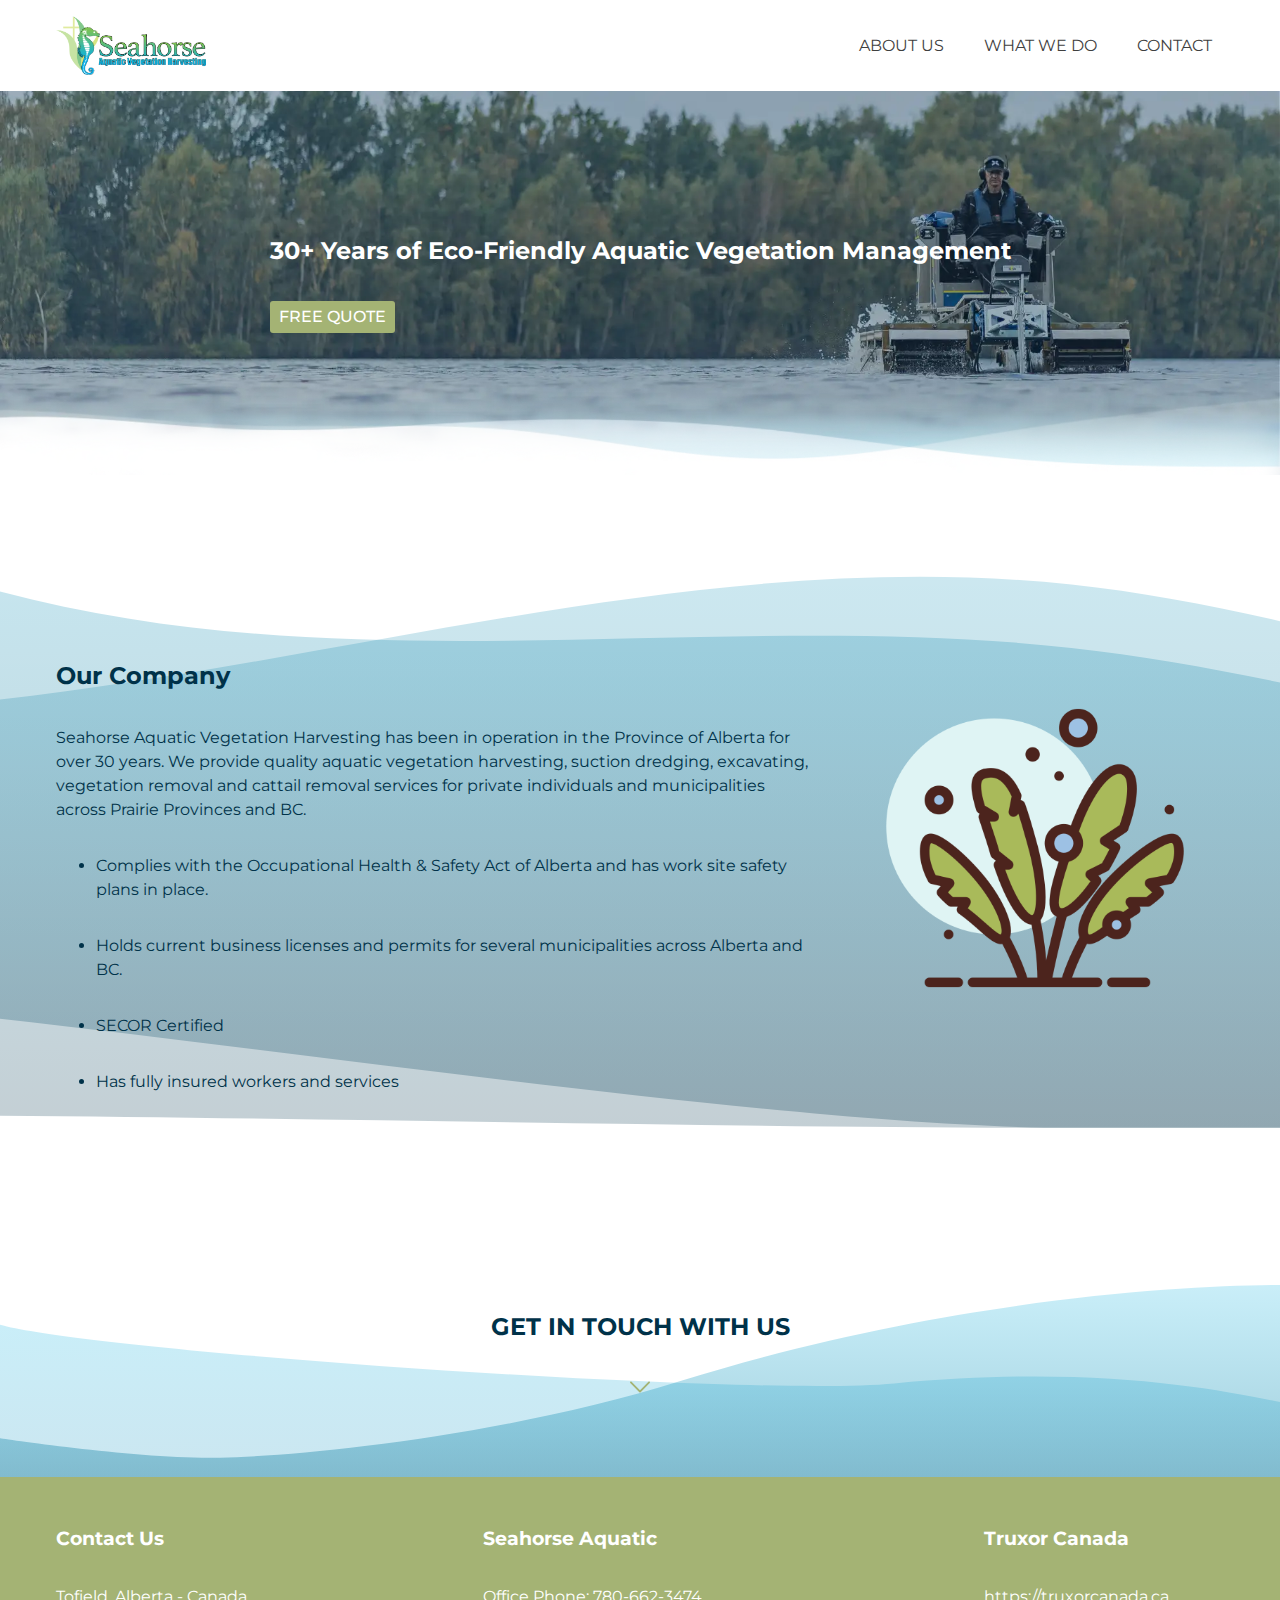
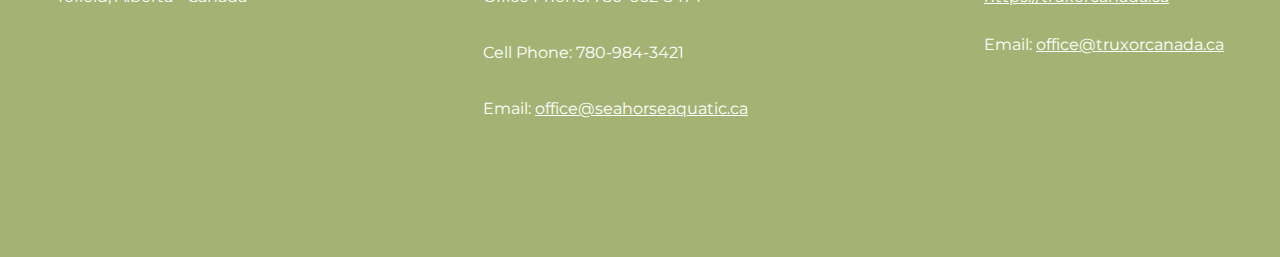
==== commit 303c31ab: "added contact page to index" ====
--- a/index.html
+++ b/index.html
@@ -31,7 +31,7 @@
             <nav class="menu">
                 <a href="about.html">About Us</a>
                 <a href="whatwedo.html">What We Do</a>
-                <!-- <a href="recent.html">Recent Projects</a> -->
+                <a href="contact.html">Contact</a>
             </nav>
         </div>
     </header>
@@ -47,7 +47,7 @@
                 <img src="img/plant.png" alt="Icon of seaweed">
                 <h2>Our Company</h2>
                 <p>Seahorse Aquatic Vegetation Harvesting has been in operation in the Province of Alberta for over 30
-                    years.  We provide quality aquatic vegetation harvesting, suction dredging, excavating, vegetation
+                    years. We provide quality aquatic vegetation harvesting, suction dredging, excavating, vegetation
                     removal and cattail removal services for private individuals and municipalities across Prairie
                     Provinces and BC.</p>
                 <ul>
--- a/css/styles.css
+++ b/css/styles.css
@@ -292,6 +292,7 @@
     width: 125px;
     padding: 4px;
     border-radius: 3px;
+    transition: 0.5s all;
 }
 
 /*about */
@@ -449,6 +450,40 @@
     .our-equipment div li {
         margin-bottom: 1rem;
     }
+}
+
+/*contact us*/
+.contact-form label,
+.contact-form input,
+.contact-form textarea {
+    display: block;
+    width: 100%;
+    margin-bottom: 1rem;
+}
+
+.contact-form input,
+.contact-form textarea {
+    padding: 0.5rem;
+}
+
+.contact-form textarea,
+.contact-form input:last-of-type {
+    margin-bottom: 2rem;
+}
+
+.contact-form input:last-of-type {
+    background-color: #A4B374;
+    border: none;
+    border-radius: 4px;
+    color: white;
+    text-transform: uppercase;
+    transition: 0.5s all;
+}
+
+.contact-form input:last-of-type:hover,
+.green-btn:hover {
+    cursor: pointer;
+    background-color: #00AEDF;
 }
 
 
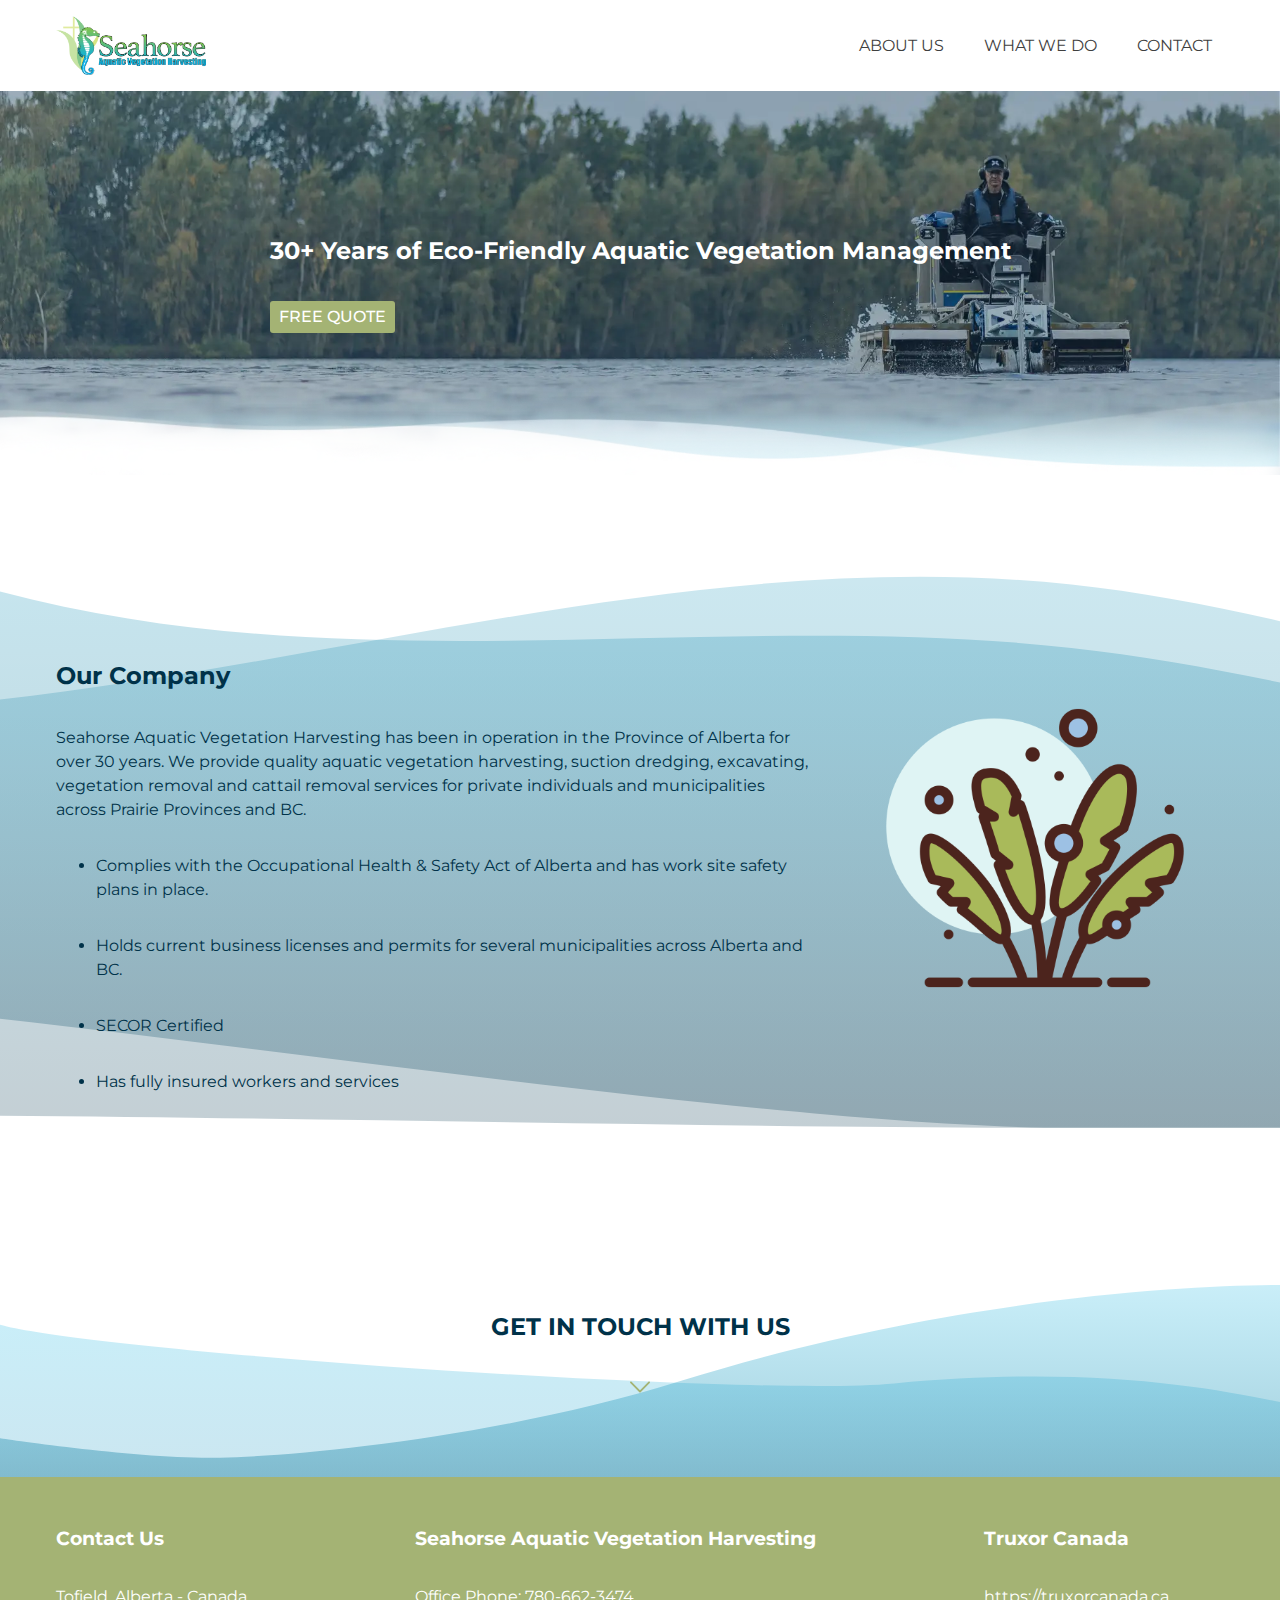
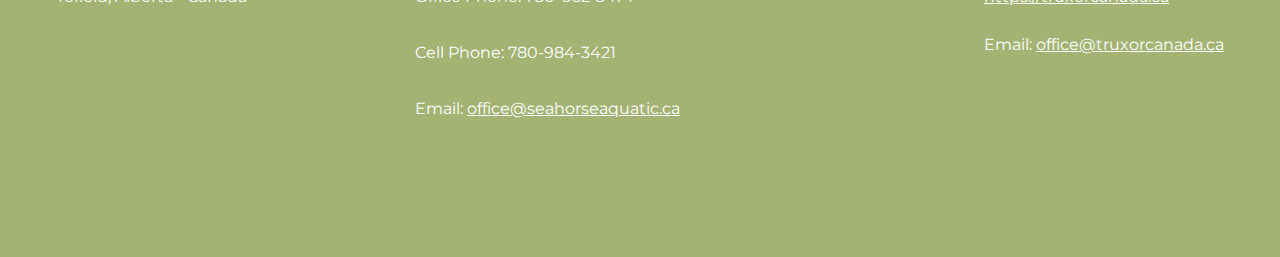
==== commit c614aaea: "renamed footer title" ====
--- a/index.html
+++ b/index.html
@@ -39,7 +39,7 @@
         <section class="home-header">
             <div class="inner-container">
                 <h2>30+ Years of Eco-Friendly Aquatic Vegetation Management</h2>
-                <a href="mailto:office@seahorseaquatic.ca" class="green-btn">Free Quote</a>
+                <a href="contact.html" class="green-btn">Free Quote</a>
             </div>
         </section>
         <section class="our-company">
@@ -76,7 +76,7 @@
                     <p>Tofield, Alberta - Canada</p>
                 </div>
                 <div>
-                    <h3>Seahorse Aquatic</h3>
+                    <h3>Seahorse Aquatic Vegetation Harvesting</h3>
                     <p>Office Phone: 780-662-3474</p>
                     <p>Cell Phone: 780-984-3421</p>
                     <p>Email: <a href="mailto:office@seahorseaquatic.ca">office@seahorseaquatic.ca</a></p>
